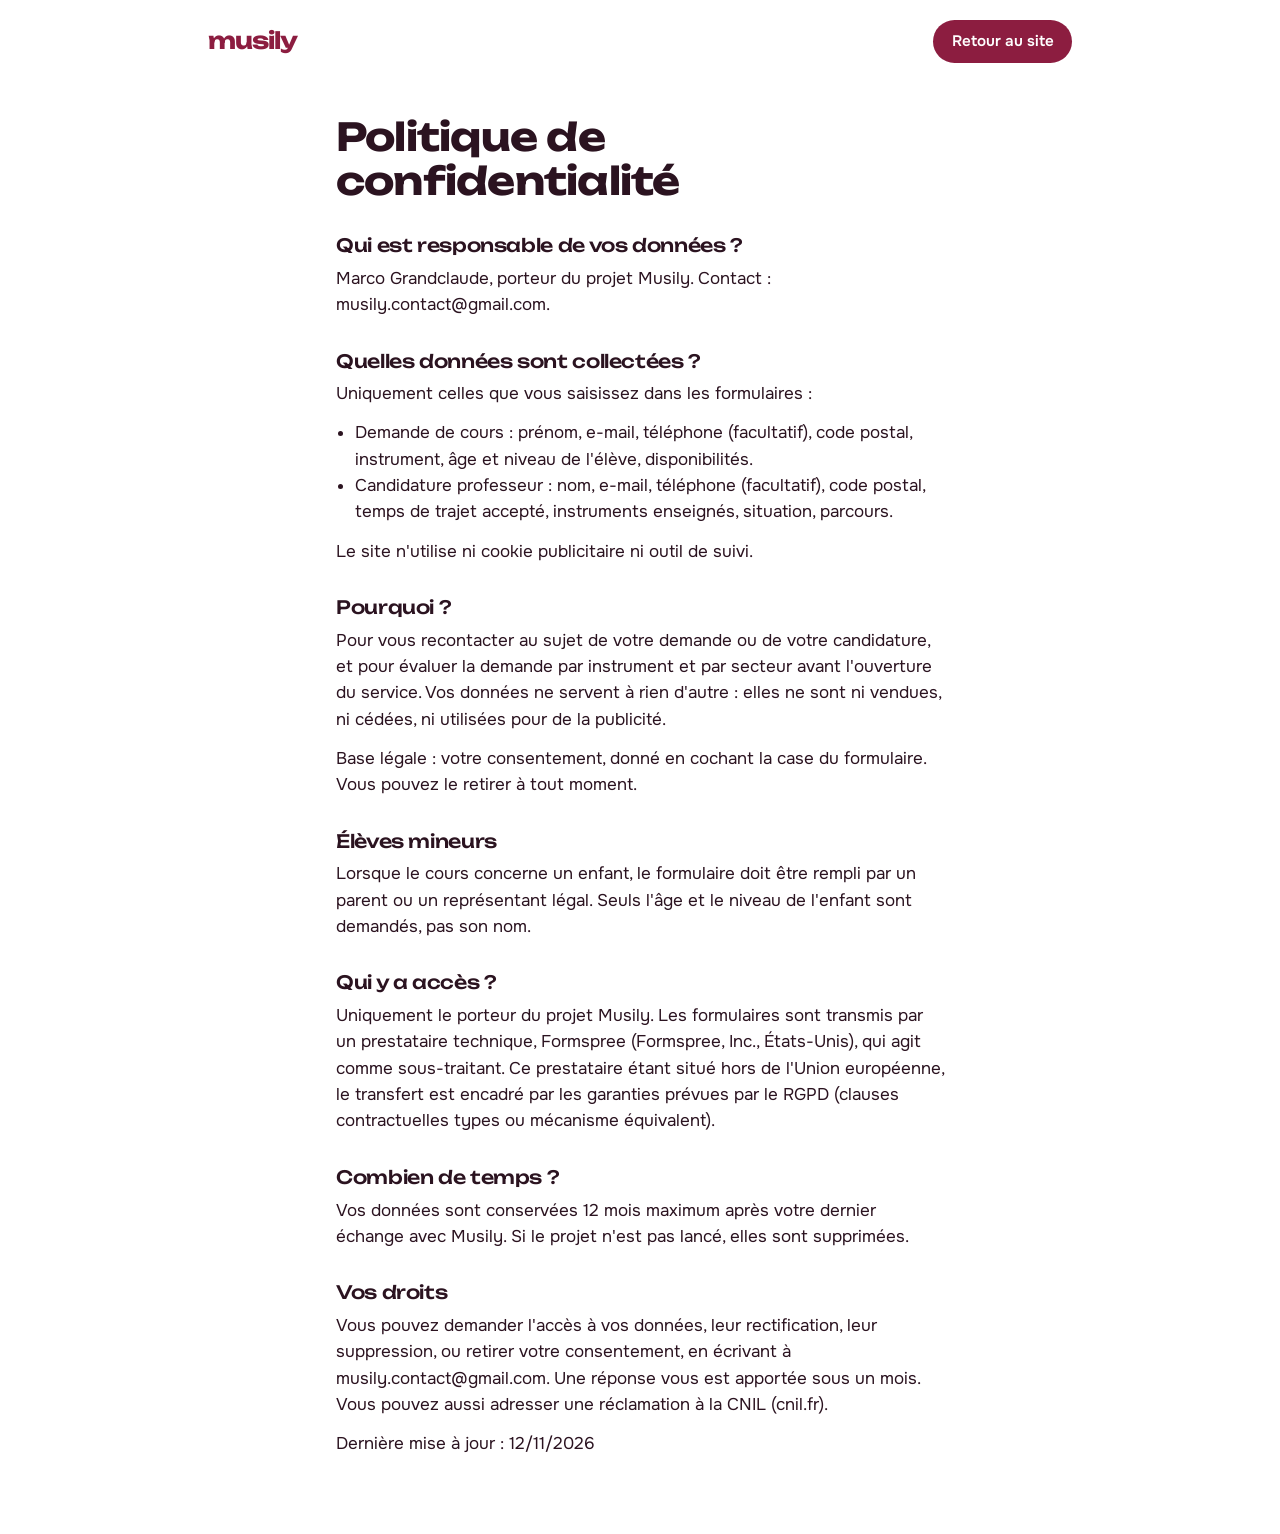
==== confidentialite.html @ 8fac9bd6 "Première version" ====
<!DOCTYPE html>
<html lang="fr">
<head>
  <meta charset="utf-8">
  <meta name="viewport" content="width=device-width, initial-scale=1">
  <title>Politique de confidentialité, Musily</title>
  <meta name="robots" content="noindex">
  <link rel="preconnect" href="https://fonts.googleapis.com">
  <link rel="preconnect" href="https://fonts.gstatic.com" crossorigin>
  <link href="https://fonts.googleapis.com/css2?family=Onest:wght@400;500;600&family=Unbounded:wght@500;700&display=swap" rel="stylesheet">
  <link rel="stylesheet" href="style.css">
</head>
<body>
  <header class="entete">
    <a class="logo" href="index.html">musily</a>
    <nav class="menu"><a class="bouton bouton--petit" href="index.html">Retour au site</a></nav>
  </header>

  <main class="legal">
    <h1>Politique de confidentialité</h1>

    <h2>Qui est responsable de vos données ?</h2>
    <p>Marco Grandclaude, porteur du projet Musily. Contact : musily.contact@gmail.com.</p>

    <h2>Quelles données sont collectées ?</h2>
    <p>Uniquement celles que vous saisissez dans les formulaires :</p>
    <ul>
      <li>Demande de cours : prénom, e-mail, téléphone (facultatif), code postal, instrument, âge et niveau de l'élève, disponibilités.</li>
      <li>Candidature professeur : nom, e-mail, téléphone (facultatif), code postal, temps de trajet accepté, instruments enseignés, situation, parcours.</li>
    </ul>
    <p>Le site n'utilise ni cookie publicitaire ni outil de suivi.</p>

    <h2>Pourquoi ?</h2>
    <p>Pour vous recontacter au sujet de votre demande ou de votre candidature, et pour évaluer la demande par instrument et par secteur avant l'ouverture du service. Vos données ne servent à rien d'autre : elles ne sont ni vendues, ni cédées, ni utilisées pour de la publicité.</p>
    <p>Base légale : votre consentement, donné en cochant la case du formulaire. Vous pouvez le retirer à tout moment.</p>

    <h2>Élèves mineurs</h2>
    <p>Lorsque le cours concerne un enfant, le formulaire doit être rempli par un parent ou un représentant légal. Seuls l'âge et le niveau de l'enfant sont demandés, pas son nom.</p>

    <h2>Qui y a accès ?</h2>
    <p>Uniquement le porteur du projet Musily. Les formulaires sont transmis par un prestataire technique, Formspree (Formspree, Inc., États-Unis), qui agit comme sous-traitant. Ce prestataire étant situé hors de l'Union européenne, le transfert est encadré par les garanties prévues par le RGPD (clauses contractuelles types ou mécanisme équivalent).</p>

    <h2>Combien de temps ?</h2>
    <p>Vos données sont conservées 12 mois maximum après votre dernier échange avec Musily. Si le projet n'est pas lancé, elles sont supprimées.</p>

    <h2>Vos droits</h2>
    <p>Vous pouvez demander l'accès à vos données, leur rectification, leur suppression, ou retirer votre consentement, en écrivant à musily.contact@gmail.com. Une réponse vous est apportée sous un mois. Vous pouvez aussi adresser une réclamation à la CNIL (cnil.fr).</p>

    <p>Dernière mise à jour : 12/11/2026</p>
  </main>
</body>
</html>
---- style.css ----
/* ==========================================================
   Musily, feuille de style
   Couleurs et typos se changent ici, dans :root
   ========================================================== */

:root {
  --fond: #ffffff;        /* fond de page */
  --rose: #fbe9ed;        /* rose pâle, utilisé par touches (bloc tarif) */
  --prune: #2b1320;       /* texte, bandeau profs */
  --cerise: #8c1d40;      /* boutons, logo, notes */
  --laiton: #c8a13a;      /* cymbales */
  --gris: #6b5a62;        /* texte secondaire */
  --trait: #e6dde0;       /* bordures fines */

  --titre: "Unbounded", "Arial Black", sans-serif;
  --texte: "Onest", system-ui, sans-serif;

  --largeur: 60rem;
  --marge: clamp(1.25rem, 5vw, 3rem);
}

*, *::before, *::after { box-sizing: border-box; }

html { scroll-behavior: smooth; }

body {
  margin: 0;
  background: var(--fond);
  color: var(--prune);
  font-family: var(--texte);
  font-size: 1.0625rem;
  line-height: 1.55;
  -webkit-font-smoothing: antialiased;
}

h1, h2, h3 {
  font-family: var(--titre);
  line-height: 1.15;
  margin: 0;
  letter-spacing: -0.02em;
}

h1 { font-size: clamp(2rem, 5vw, 3.4rem); font-weight: 700; }
h2 { font-size: clamp(1.35rem, 2.8vw, 1.8rem); font-weight: 700; }
h3 { font-size: 1rem; font-weight: 500; letter-spacing: -0.01em; }

p { margin: 0; }
a { color: inherit; }

:focus-visible {
  outline: 3px solid var(--cerise);
  outline-offset: 3px;
  border-radius: 4px;
}

/* ---------- Bandeau et en-tête ---------- */

.annonce {
  background: var(--prune);
  color: #fff;
  text-align: center;
  font-size: 0.9rem;
  padding: 0.55rem var(--marge);
}

.entete {
  max-width: var(--largeur);
  margin: 0 auto;
  padding: 1.25rem var(--marge);
  display: flex;
  align-items: center;
  justify-content: space-between;
  gap: 1rem;
}

.logo {
  font-family: var(--titre);
  font-weight: 700;
  font-size: 1.45rem;
  letter-spacing: -0.04em;
  text-decoration: none;
  color: var(--cerise);
}

.menu { display: flex; align-items: center; gap: 1.5rem; font-size: 0.95rem; }
.menu a:not(.bouton) { text-decoration: none; }
.menu a:not(.bouton):hover { text-decoration: underline; text-underline-offset: 4px; }

/* ---------- Boutons ---------- */

.bouton {
  display: inline-block;
  background: var(--cerise);
  color: #fff;
  font-family: var(--texte);
  font-weight: 600;
  font-size: 1.05rem;
  text-decoration: none;
  padding: 0.95rem 1.7rem;
  border: 0;
  border-radius: 999px;
  cursor: pointer;
  transition: background 0.15s;
}

.bouton:hover { background: var(--prune); }
.bouton[disabled] { opacity: 0.6; cursor: wait; }
.bouton--petit { font-size: 0.95rem; padding: 0.6rem 1.15rem; }
.bouton--clair { background: #fff; color: var(--prune); }
.bouton--clair:hover { background: var(--rose); }

/* ---------- Haut de page rose (accueil) ---------- */

.haut { background: var(--rose); }

.accroche {
  max-width: var(--largeur);
  margin: 0 auto;
  padding: clamp(1.5rem, 5vw, 3rem) var(--marge) clamp(2.5rem, 6vw, 4.5rem);
  display: grid;
  grid-template-columns: 1.1fr 0.9fr;
  gap: clamp(2rem, 5vw, 4rem);
  align-items: center;
}

.accroche__intro { margin-top: 1.25rem; font-size: 1.1rem; max-width: 30rem; }
.accroche__prix { margin: 1.25rem 0 1.75rem; font-size: 1.15rem; }
.accroche__prix strong { color: var(--cerise); }

/* ---------- Portée jouable ---------- */

.portee-bloc { width: 100%; max-width: 26rem; justify-self: center; }

.portee {
  position: relative;
  width: 100%;
  aspect-ratio: 16 / 10;
  /* les 5 lignes de la portée, à 30, 40, 50, 60 et 70 % de la hauteur */
  background: linear-gradient(var(--prune), var(--prune)) 0 30% / 100% 2px no-repeat,
              linear-gradient(var(--prune), var(--prune)) 0 40% / 100% 2px no-repeat,
              linear-gradient(var(--prune), var(--prune)) 0 50% / 100% 2px no-repeat,
              linear-gradient(var(--prune), var(--prune)) 0 60% / 100% 2px no-repeat,
              linear-gradient(var(--prune), var(--prune)) 0 70% / 100% 2px no-repeat;
}

/* petite ligne sous la portée pour le premier do */
.portee__ligne-sup {
  position: absolute;
  left: 2.5%;
  top: 80%;
  width: 16%;
  height: 2px;
  margin-top: -1px;
  background: var(--prune);
}

.note {
  position: absolute;
  left: var(--x);
  top: var(--y);
  width: 9%;
  height: 10%;
  padding: 0;
  border: 0;
  border-radius: 50%;
  background: var(--cerise);
  transform: translate(-50%, -50%) rotate(-18deg);
  cursor: pointer;
  -webkit-tap-highlight-color: transparent;
  touch-action: manipulation;
}

/* zone de toucher plus large que la note */
.note::after { content: ""; position: absolute; inset: -70% -30%; }

.note.jouee { animation: jouee 0.5s ease-out; }

@keyframes jouee {
  0%   { background: var(--laiton); transform: translate(-50%, -50%) rotate(-18deg) scale(1.35); }
  100% { background: var(--cerise); transform: translate(-50%, -50%) rotate(-18deg) scale(1); }
}

.portee__legende { text-align: center; font-size: 0.85rem; margin-top: 0.25rem; color: var(--gris); }

/* ---------- Blocs de la page d'accueil ---------- */

.bloc {
  max-width: var(--largeur);
  margin: 0 auto;
  padding: clamp(1.75rem, 4vw, 2.75rem) var(--marge);
}

.bloc > h2 { margin-bottom: 1rem; }

.instruments { max-width: 40rem; color: var(--gris); }
main > .bloc:first-child { padding-top: clamp(2.5rem, 5vw, 3.5rem); }

/* Étapes */

.etapes {
  list-style: none;
  counter-reset: etape;
  margin: 1.5rem 0 0;
  padding: 0;
  display: grid;
  grid-template-columns: repeat(3, 1fr);
  gap: 2rem;
}

.etapes li { counter-increment: etape; }

.etapes li::before {
  content: counter(etape);
  display: grid;
  place-items: center;
  width: 2.6rem;
  height: 2.6rem;
  margin-bottom: 0.85rem;
  border-radius: 50%;
  background: var(--cerise);
  color: #fff;
  font-family: var(--titre);
  font-weight: 700;
}

.etapes p { margin-top: 0.3rem; color: var(--gris); }

/* Tarif */

.tarif {
  background: var(--rose);
  border-radius: 20px;
  padding: clamp(1.5rem, 4vw, 2.5rem);
  display: grid;
  grid-template-columns: 1fr 1fr;
  gap: 1.5rem 3rem;
  align-items: center;
}

.tarif__prix {
  font-family: var(--titre);
  font-weight: 700;
  font-size: clamp(2.6rem, 7vw, 3.75rem);
  line-height: 1.1;
  color: var(--cerise);
  margin: 0.5rem 0;
}

.tarif__prix small { font-family: var(--texte); font-weight: 500; font-size: 1.1rem; color: var(--prune); }

.tarif__points { list-style: none; margin: 0; padding: 0; }

.tarif__points li { padding: 0.55rem 0 0.55rem 1.6rem; position: relative; }

.tarif__points li::before {
  content: "";
  position: absolute;
  left: 0;
  top: 1.05rem;
  width: 0.65rem;
  height: 0.65rem;
  border-radius: 50%;
  background: var(--laiton);
}

/* Questions */

.questions details { border-bottom: 1px solid var(--trait); max-width: 42rem; }

.questions summary {
  cursor: pointer;
  font-weight: 600;
  padding: 1rem 2rem 1rem 0;
  list-style: none;
  position: relative;
}

.questions summary::-webkit-details-marker { display: none; }

.questions summary::after {
  content: "+";
  position: absolute;
  right: 0.25rem;
  top: 0.8rem;
  font-size: 1.4rem;
  line-height: 1;
  color: var(--cerise);
}

.questions details[open] summary::after { content: "−"; }
.questions details p { padding: 0 0 1.1rem; color: var(--gris); }

/* Bandeau profs */

.profs { background: var(--prune); color: #fff; margin-top: clamp(1.5rem, 4vw, 3rem); }

.profs__contenu {
  max-width: var(--largeur);
  margin: 0 auto;
  padding: clamp(2rem, 5vw, 3rem) var(--marge);
  display: flex;
  flex-wrap: wrap;
  align-items: center;
  justify-content: space-between;
  gap: 1.5rem;
}

.profs p { margin-top: 0.5rem; opacity: 0.85; }
.profs :focus-visible { outline-color: var(--laiton); }

/* ---------- Pages formulaire ---------- */

.page-formulaire {
  max-width: 40rem;
  margin: 0 auto;
  padding: clamp(1rem, 4vw, 2.5rem) var(--marge) 4rem;
}

.page-formulaire h1 { font-size: clamp(1.7rem, 4.5vw, 2.4rem); }
.page-formulaire__intro { margin-top: 0.9rem; color: var(--gris); }

.formulaire {
  margin-top: 2rem;
  display: grid;
  grid-template-columns: 1fr 1fr;
  gap: 1.15rem 1.25rem;
}

.champ { min-width: 0; margin: 0; padding: 0; border: 0; }
.champ--large { grid-column: 1 / -1; }

.champ > label, .champ > legend {
  display: block;
  font-weight: 600;
  font-size: 0.95rem;
  margin-bottom: 0.4rem;
  padding: 0;
}

.facultatif { font-weight: 400; color: var(--gris); }

.formulaire input[type="text"],
.formulaire input[type="email"],
.formulaire input[type="tel"],
.formulaire input[type="number"],
.formulaire select,
.formulaire textarea {
  width: 100%;
  font: inherit;
  color: var(--prune);
  background: #fff;
  border: 1.5px solid #b9aab0;
  border-radius: 10px;
  padding: 0.7rem 0.85rem;
}

.formulaire input:focus, .formulaire select:focus, .formulaire textarea:focus {
  outline: 0;
  border-color: var(--cerise);
  box-shadow: 0 0 0 3px var(--rose);
}

.formulaire textarea { resize: vertical; }
.formulaire ::placeholder { color: #9c8d93; }

.choix {
  display: inline-flex;
  align-items: center;
  gap: 0.45rem;
  margin-right: 1.5rem;
  cursor: pointer;
}

.choix input { width: 1.15rem; height: 1.15rem; accent-color: var(--cerise); flex: none; }

.choix--accord { align-items: flex-start; font-size: 0.9rem; color: var(--gris); margin: 0.25rem 0 0; }
.choix--accord input { margin-top: 0.2rem; }

.piege { position: absolute; left: -9999px; }

/* Grille des disponibilités */

.dispos { border-collapse: collapse; width: 100%; max-width: 26rem; margin-top: 0.25rem; }
.dispos thead th { font-size: 0.85rem; font-weight: 600; padding: 0 0.25rem 0.4rem; text-align: center; }
.dispos thead small { display: block; font-weight: 400; color: var(--gris); }
.dispos tbody th { text-align: left; font-weight: 500; font-size: 0.95rem; padding-right: 0.75rem; }
.dispos td { text-align: center; padding: 0; border-top: 1px solid var(--trait); }
.dispos tbody th { border-top: 1px solid var(--trait); }
.dispos td label { display: block; padding: 0.55rem 0; cursor: pointer; }
.dispos input { width: 1.3rem; height: 1.3rem; accent-color: var(--cerise); vertical-align: middle; }

.cache { position: absolute; width: 1px; height: 1px; overflow: hidden; clip-path: inset(50%); }

.champ > legend .facultatif { display: block; font-size: 0.85rem; }

.formulaire__fin { display: flex; flex-wrap: wrap; align-items: center; gap: 1rem 1.5rem; }
.formulaire__message { font-weight: 500; }
.formulaire__message:empty { display: none; }

.confirmation { grid-column: 1 / -1; background: var(--rose); border-radius: 16px; padding: 1.5rem; }
.confirmation p { margin-top: 0.5rem; }
.confirmation a { display: inline-block; margin-top: 1rem; font-weight: 600; }

/* ---------- Pied de page ---------- */

.pied {
  max-width: var(--largeur);
  margin: 0 auto;
  padding: 2rem var(--marge) 2.5rem;
  font-size: 0.9rem;
  color: var(--gris);
}

.pied p { margin-top: 0.35rem; }
.pied__liens { display: flex; flex-wrap: wrap; gap: 0.25rem 1.5rem; }

/* ---------- Pages légales ---------- */

.legal { max-width: 44rem; margin: 0 auto; padding: 2rem var(--marge) 4rem; }
.legal h1 { font-size: clamp(1.7rem, 4.5vw, 2.4rem); margin-bottom: 1.5rem; }
.legal h2 { font-size: 1.15rem; font-weight: 500; margin: 2rem 0 0.6rem; }
.legal p, .legal ul { margin: 0 0 0.8rem; }
.legal ul { padding-left: 1.2rem; }
.legal .a-completer { background: #fff3b0; padding: 0 0.25em; }

/* ---------- Mobile ---------- */

@media (max-width: 760px) {
  .menu a:not(.bouton) { display: none; }
  .entete .menu a:only-child { display: inline; }

  .accroche { grid-template-columns: 1fr; }

  .etapes { grid-template-columns: 1fr; gap: 1.5rem; }
  .tarif { grid-template-columns: 1fr; }
  .formulaire { grid-template-columns: 1fr; }
}

@media (prefers-reduced-motion: reduce) {
  html { scroll-behavior: auto; }
  .note.jouee { animation: none; }
  .bouton { transition: none; }
}
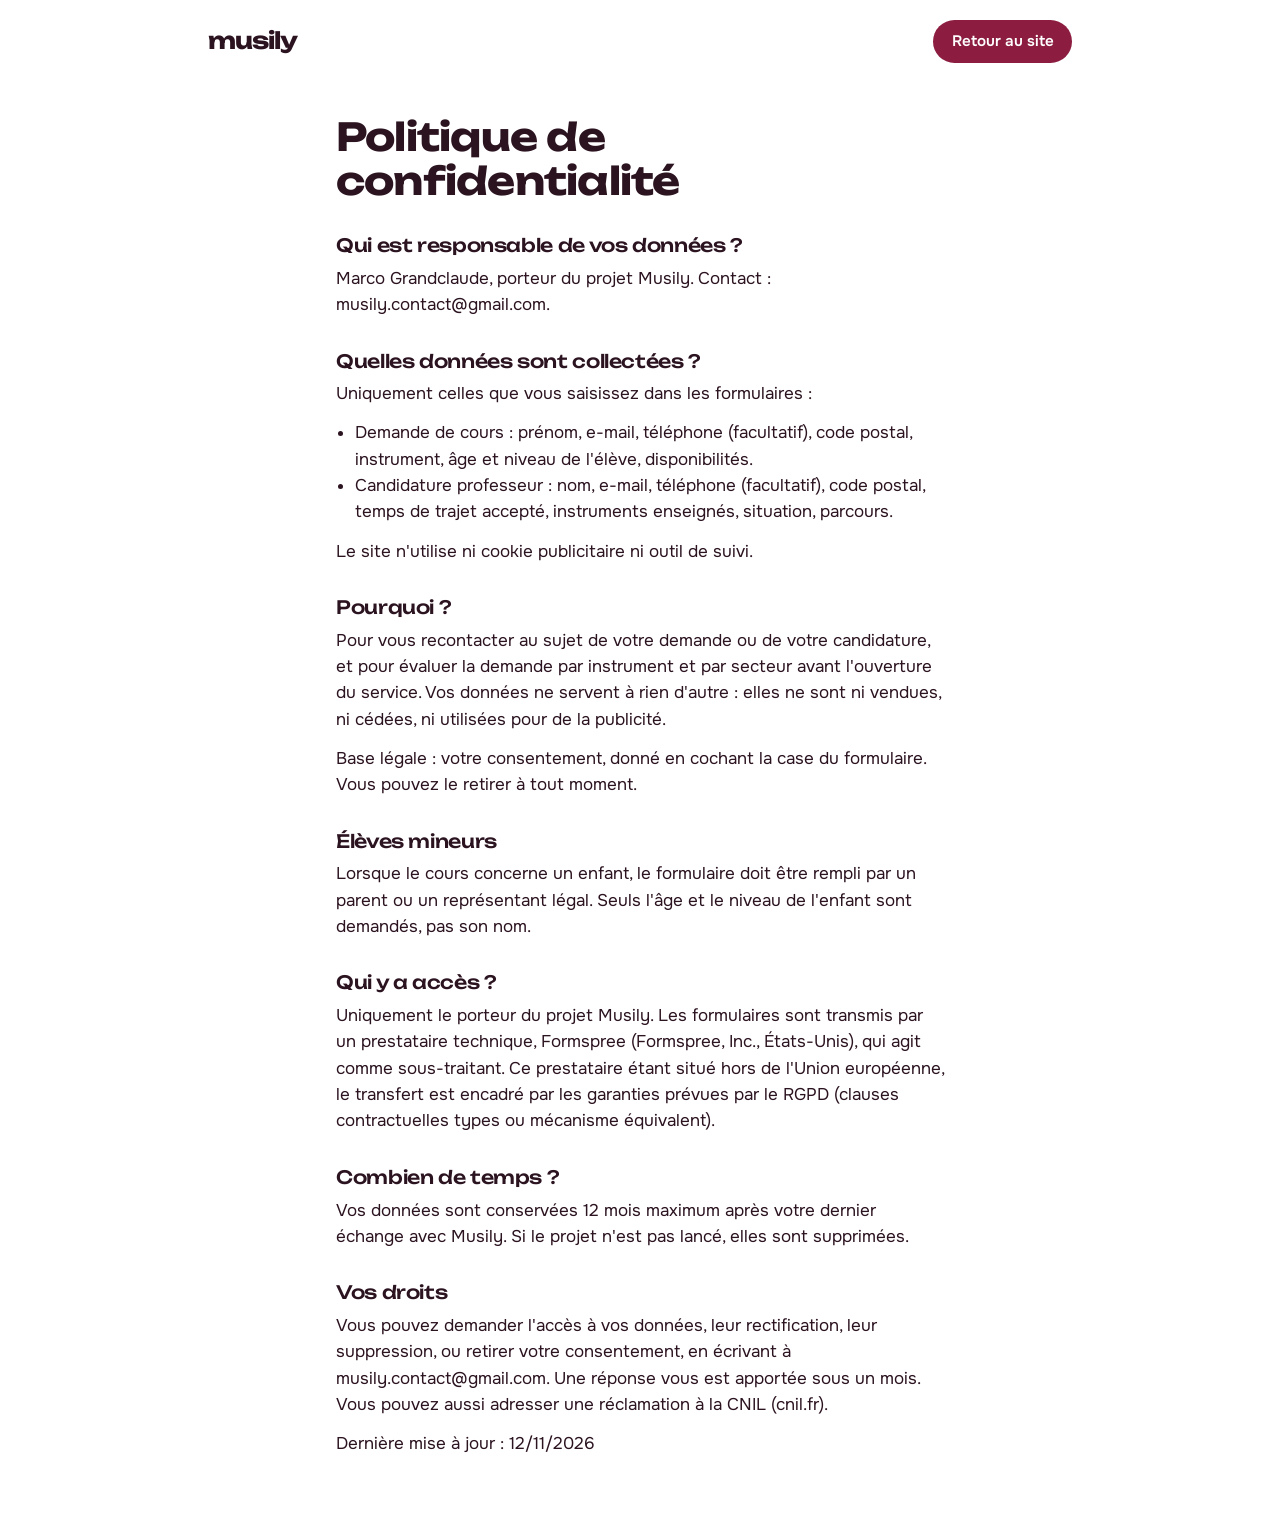
==== commit 8ffdc773: "Nouveau logo" ====
--- a/confidentialite.html
+++ b/confidentialite.html
@@ -9,7 +9,9 @@
   <link rel="preconnect" href="https://fonts.gstatic.com" crossorigin>
   <link href="https://fonts.googleapis.com/css2?family=Onest:wght@400;500;600&family=Unbounded:wght@500;700&display=swap" rel="stylesheet">
   <link rel="stylesheet" href="style.css">
+  <script src="script.js"></script>
 </head>
+
 <body>
   <header class="entete">
     <a class="logo" href="index.html">musily</a>
@@ -48,5 +50,6 @@
 
     <p>Dernière mise à jour : 12/11/2026</p>
   </main>
+  <script src="script.js"></script>
 </body>
 </html>
--- a/style.css
+++ b/style.css
@@ -79,7 +79,16 @@
   font-size: 1.45rem;
   letter-spacing: -0.04em;
   text-decoration: none;
-  color: var(--cerise);
+  color: var(--prune);;
+}
+
+.logo__note {
+  display: inline-block;
+  height: 0.78em;
+  width: 0.5em;
+  margin: 0 0.03em 0 0.01em;
+  overflow: visible;
+  fill: var(--cerise);
 }
 
 .menu { display: flex; align-items: center; gap: 1.5rem; font-size: 0.95rem; }
@@ -146,11 +155,12 @@
 /* petite ligne sous la portée pour le premier do */
 .portee__ligne-sup {
   position: absolute;
-  left: 2.5%;
+  left: 6%;
   top: 80%;
-  width: 16%;
+  width: 14%;
   height: 2px;
   margin-top: -1px;
+  transform: translateX(-50%);
   background: var(--prune);
 }
 
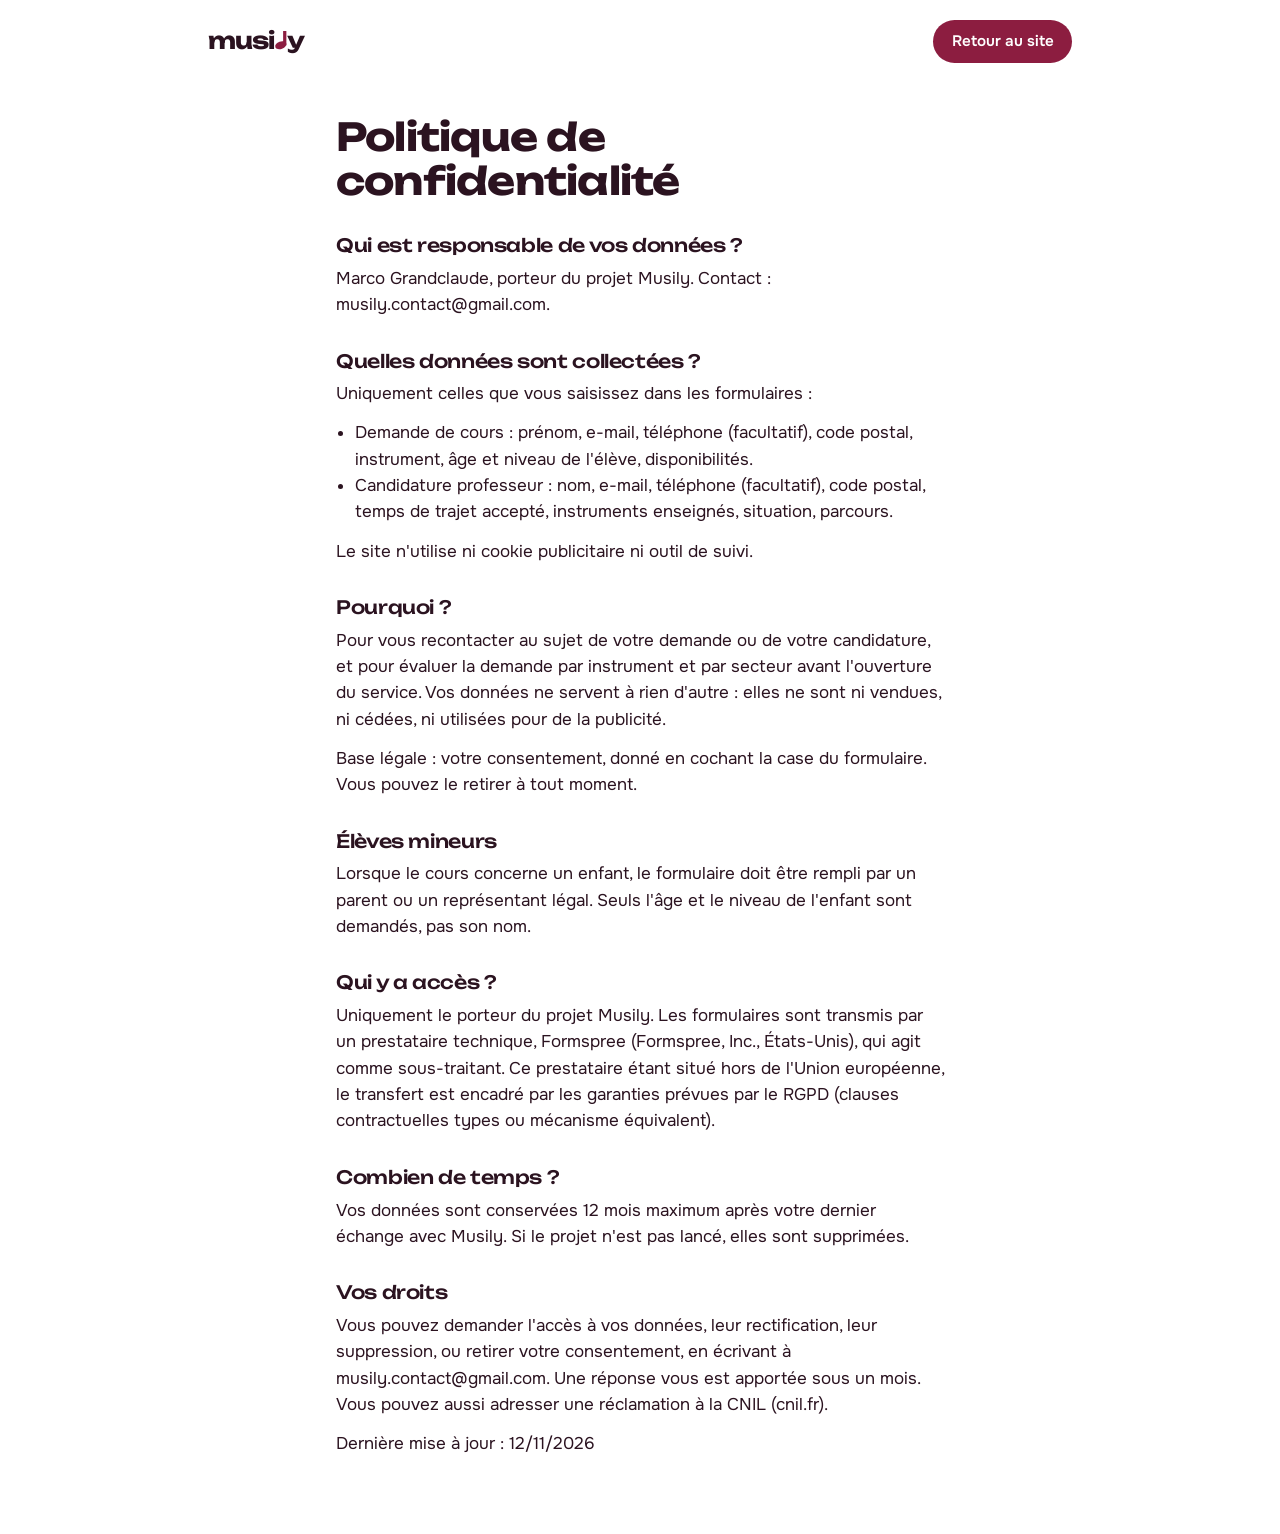
==== commit 7159980a: "Logo sur les pages légales" ====
--- a/confidentialite.html
+++ b/confidentialite.html
@@ -9,9 +9,7 @@
   <link rel="preconnect" href="https://fonts.gstatic.com" crossorigin>
   <link href="https://fonts.googleapis.com/css2?family=Onest:wght@400;500;600&family=Unbounded:wght@500;700&display=swap" rel="stylesheet">
   <link rel="stylesheet" href="style.css">
-  <script src="script.js"></script>
 </head>
-
 <body>
   <header class="entete">
     <a class="logo" href="index.html">musily</a>
